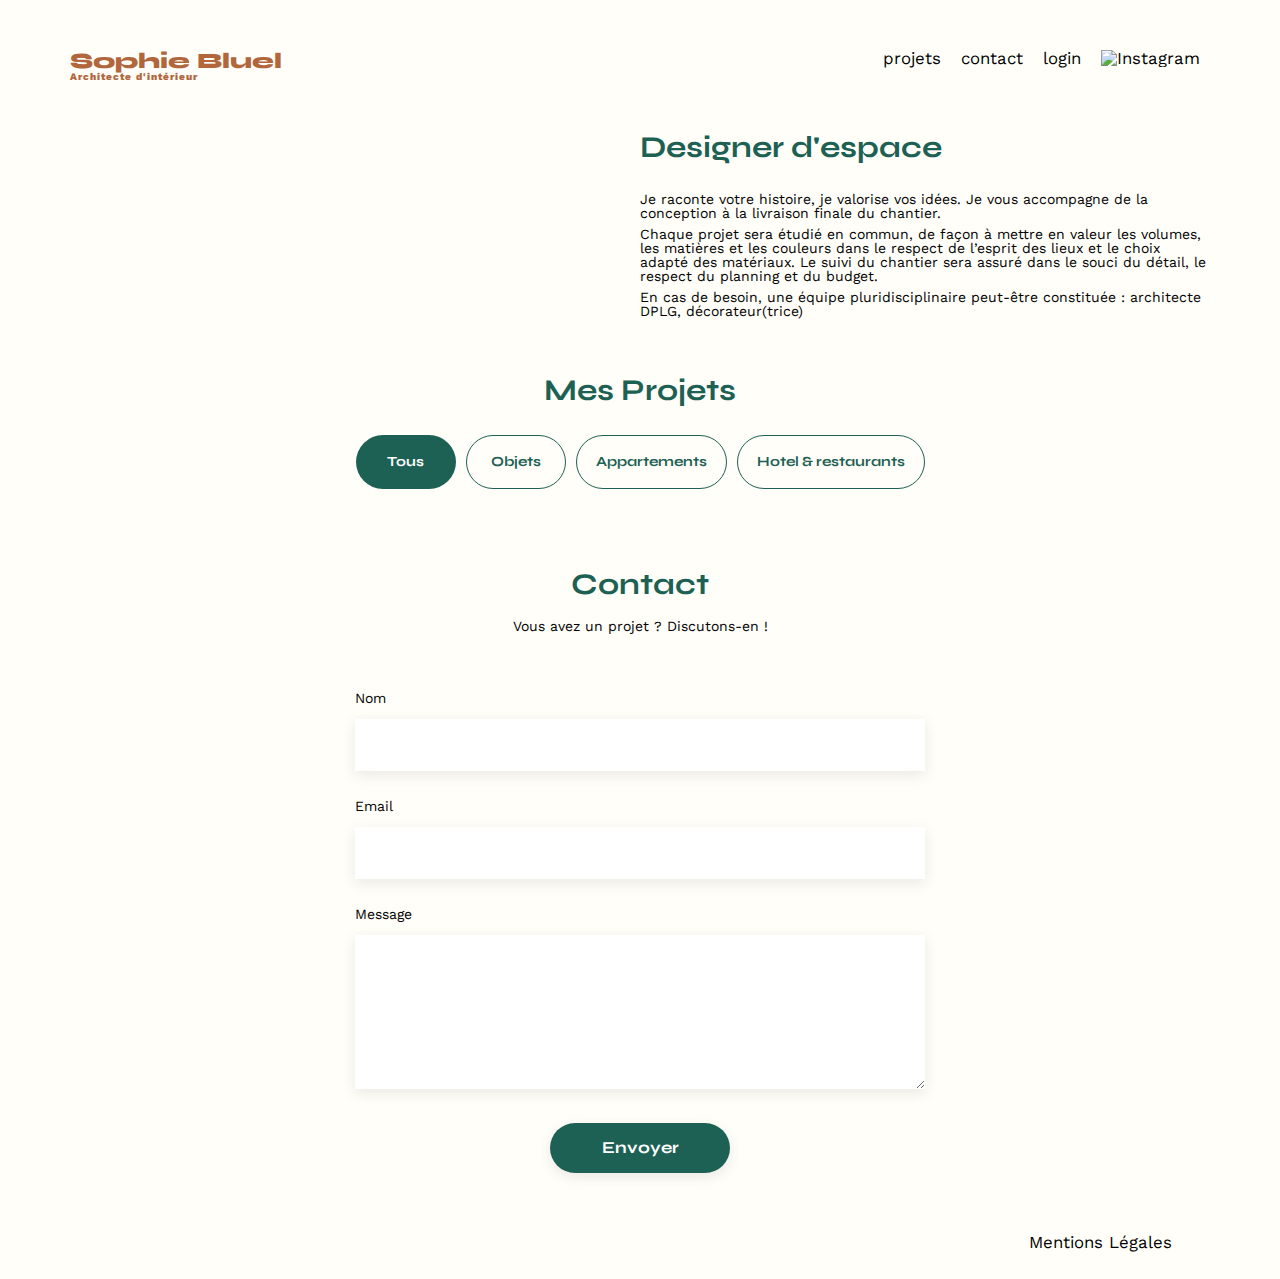
==== FrontEnd/index.html @ 027052e5 "first commit" ====
<!DOCTYPE html>
<html lang="fr">
<head>
	<meta charset="UTF-8">
	<title>Sophie Bluel - Architecte d'intérieur</title>
	<meta name="viewport" content="width=device-width, initial-scale=1.0">
	<link rel="preconnect" href="https://fonts.googleapis.com">
	<link rel="preconnect" href="https://fonts.gstatic.com" crossorigin>
	<link href="https://fonts.googleapis.com/css2?family=Syne:wght@700;800&family=Work+Sans&display=swap" rel="stylesheet">
	<meta name="description" content="">
	<link rel="stylesheet" href="./assets/style.css">
</head>
<body>
<header>
	<h1>Sophie Bluel <span>Architecte d'intérieur</span></h1>
	<nav>
		<ul>
			<li>projets</li>
			<li>contact</li>
			<li>login</li>
			<li><img src="./assets/icons/instagram.png" alt="Instagram"></li>
		</ul>
	</nav>
</header>
<main>
	<section id="introduction">
		<figure>
			<img src="./assets/images/sophie-bluel.png" alt="">
		</figure>
		<article>
			<h2>Designer d'espace</h2>
			<p>Je raconte votre histoire, je valorise vos idées. Je vous accompagne de la conception à la livraison finale du chantier.</p>
			<p>Chaque projet sera étudié en commun, de façon à mettre en valeur les volumes, les matières et les couleurs dans le respect de l’esprit des lieux et le choix adapté des matériaux. Le suivi du chantier sera assuré dans le souci du détail, le respect du planning et du budget.</p>
			<p>En cas de besoin, une équipe pluridisciplinaire peut-être constituée : architecte DPLG, décorateur(trice)</p>
		</article>
	</section>
	<section id="portfolio">
		<h2>Mes Projets</h2>
		<div class="filtercontainer" >
		<div class="filtercontainer2" id="filter">
			<button onclick="button1()" class="filter" id="but1"> Tous </button>
			<button onclick="button2()" class="filteroff" id="but2"> Objets </button>
			<button onclick="button3()" class="filteroff" id="but3"> Appartements </button>
			<button onclick="button4()" class="filteroff" id="but4"> Hotel & restaurants </button>
		</div>
		</div>
		<div class="gallery" id="gallery">
			
		</div>
	</section>
	<section id="contact">
		<h2>Contact</h2>
		<p>Vous avez un projet ? Discutons-en !</p>
		<form action="#" method="post">
			<label for="name">Nom</label>
			<input type="text" name="name" id="name">
			<label for="email">Email</label>
			<input type="email" name="email" id="email">
			<label for="message">Message</label>
			<textarea name="message" id="message" cols="30" rows="10"></textarea>
			<input type="submit" value="Envoyer">
		</form>
	</section>
</main>

<footer>
	<nav>
		<ul>
			<li>Mentions Légales</li>
		</ul>
	</nav>
</footer>

<script src="./script.js"> </script>
</body>
</html>
---- FrontEnd/assets/style.css ----
/* http://meyerweb.com/eric/tools/css/reset/
   v2.0 | 20110126
   License: none (public domain)
*/

html, body, div, span, applet, object, iframe,
h1, h2, h3, h4, h5, h6, p, blockquote, pre,
a, abbr, acronym, address, big, cite, code,
del, dfn, em, img, ins, kbd, q, s, samp,
small, strike, strong, sub, sup, tt, var,
b, u, i, center,
dl, dt, dd, ol, ul, li,
fieldset, form, label, legend,
table, caption, tbody, tfoot, thead, tr, th, td,
article, aside, canvas, details, embed,
figure, figcaption, footer, header, hgroup,
menu, nav, output, ruby, section, summary,
time, mark, audio, video,button {
	margin: 0;
	padding: 0;
	border: 0;
	font-size: 100%;
	font: inherit;
	vertical-align: baseline;
}
/* HTML5 display-role reset for older browsers */
article, aside, details, figcaption, figure,
footer, header, hgroup, menu, nav, section {
	display: block;
}
body {
	line-height: 1;
	background-color: #fffef8;
}
ol, ul {
	list-style: none;
}
blockquote, q {
	quotes: none;
}
blockquote:before, blockquote:after,
q:before, q:after {
	content: '';
	content: none;
}
table {
	border-collapse: collapse;
	border-spacing: 0;
}
/** end reset css**/
body {
	max-width: 1140px;
	margin:auto;
	font-family: 'Work Sans' ;
	font-size: 14px;
}
header {
	display: flex;
	justify-content: space-between;
	margin: 50px 0
}
section {
	margin: 50px 0
}

h1{
	display: flex;
	flex-direction: column;
	font-family: 'Syne';
	font-size: 22px;
	font-weight: 800;
	color: #B1663C
}

h1 > span {
	font-family: 'Work Sans';
	font-size:10px;
	letter-spacing: 0.1em;
;
}

h2{
	font-family: 'Syne';
	font-weight: 700;
	font-size: 30px;
	color: #1D6154
}
nav ul {
	display: flex;
	align-items: center;
	list-style-type: none;

}
nav li {
	padding: 0 10px;
	font-size: 1.2em;
}

li:hover {
	color: #B1663C;
}
#introduction {
	display: flex;
	align-items: center;
}
#introduction figure {
	flex: 1
}
#introduction img {
	display: block;
	margin: auto;
	width: 80%;
}

#introduction article {
	flex: 1
}
#introduction h2 {
	margin-bottom: 1em;
}

#introduction p {
	margin-bottom: 0.5em;
}
#portfolio h2 {
	text-align: center;
	margin-bottom: 1em;
}
.gallery {
	width: 100%;
	display: grid;
	grid-template-columns: 1fr 1fr 1fr;
	grid-column-gap: 20px;
	grid-row-gap: 20px;
}

.gallery img {
	width: 100%;

}
#contact {
	width: 50%;
margin: auto;
}
#contact > * {
	text-align: center;

}
#contact h2{
	margin-bottom: 20px;
}
#contact form {
	text-align: left;
	margin-top:30px;
	display: flex;
	flex-direction: column;
}

#contact input {
	height: 50px;
	font-size: 1.2em;
	border: none;
	box-shadow: 0px 4px 14px rgba(0, 0, 0, 0.09);
}
#contact label {
	margin: 2em 0 1em 0;
}
#contact textarea {
	border: none;
	box-shadow: 0px 4px 14px rgba(0, 0, 0, 0.09);
}

input[type="submit"]{
	font-family: 'Syne';
	font-weight: 700;
	color: white;
	background-color: #1D6154;
	margin : 2em auto ;
	width: 180px;
	text-align: center;
	border-radius: 60px ;
}

footer nav ul {
	display: flex;
	justify-content: flex-end;
	margin: 2em
}

/* Log in */

#Login {
	width: 50%;
margin: auto;
}
#Login > * {
	text-align: center;

}
#Login h2{
	margin-bottom: 20px;
}
#Login form {
	text-align: left;
	margin-top:30px;
	display: flex;
	flex-direction: column;
}

#Login input {
	height: 50px;
	font-size: 1.2em;
	border: none;
	box-shadow: 0px 4px 14px rgba(0, 0, 0, 0.09);
}
#Login label {
	margin: 2em 0 1em 0;
}
#Login textarea {
	border: none;
	box-shadow: 0px 4px 14px rgba(0, 0, 0, 0.09);
}
#Login h3{
	text-decoration: underline;
}

/* filter */

.filtercontainer {
	display: flex;	
	justify-content: center;
}

.filtercontainer2 {
	width: auto;
	display: flex;		
	gap:10px;
	margin-bottom: 30px;
}

.filter{
	font-family: 'Syne';
	font-weight: 700;
	font-size: 16;
	color: white;
	background-color: #1D6154;
	padding: 19px;	
	width: auto;
	text-align: center;
	border-radius: 60px ;
	min-width: 100px;
}

.filteroff{
	font-family: 'Syne';
	font-weight: 700;
	font-size: 16;
	color: #1D6154;
	min-width: 100px;
	padding: 19px;
	background-color:#fffef8;
	width: auto;
	text-align: center;
	border-radius: 60px ;
	border-color: #1D6154;
	border: solid 1px;
}
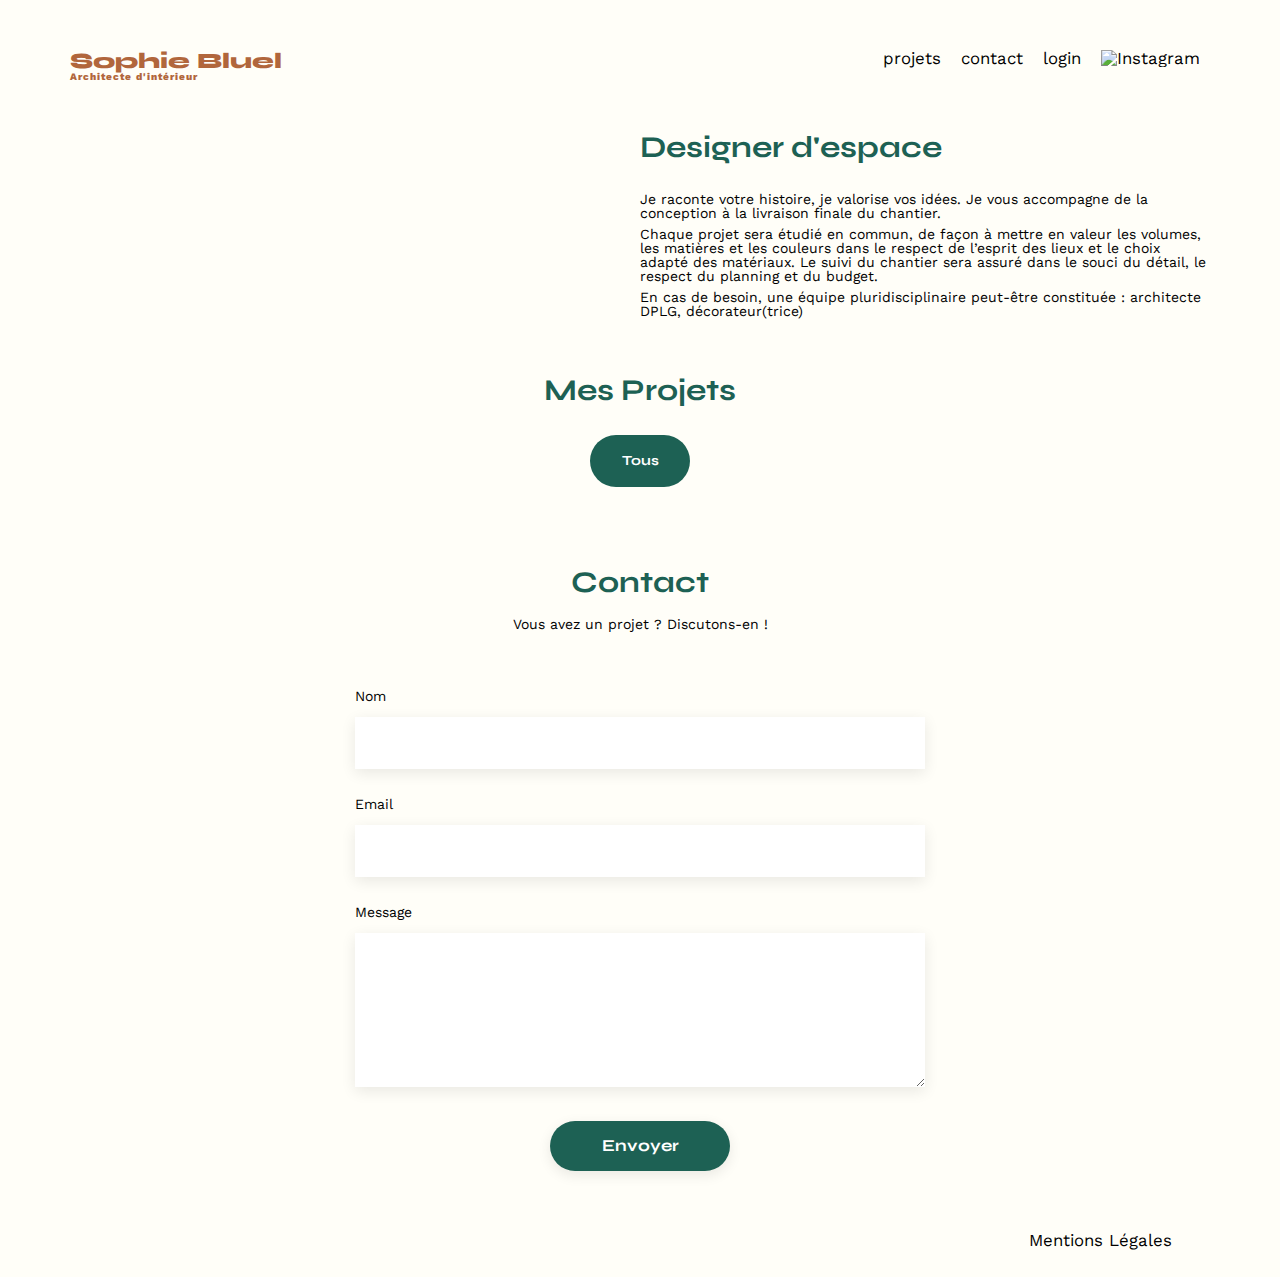
==== commit 8f5e582c: "ajout fonction displayxork et displaycategories ok" ====
--- a/FrontEnd/index.html
+++ b/FrontEnd/index.html
@@ -38,10 +38,8 @@
 		<h2>Mes Projets</h2>
 		<div class="filtercontainer" >
 		<div class="filtercontainer2" id="filter">
-			<button onclick="button1()" class="filter" id="but1"> Tous </button>
-			<button onclick="button2()" class="filteroff" id="but2"> Objets </button>
-			<button onclick="button3()" class="filteroff" id="but3"> Appartements </button>
-			<button onclick="button4()" class="filteroff" id="but4"> Hotel & restaurants </button>
+			<button  class="filter" id="buttonfiltertous"> Tous </button>
+			
 		</div>
 		</div>
 		<div class="gallery" id="gallery">
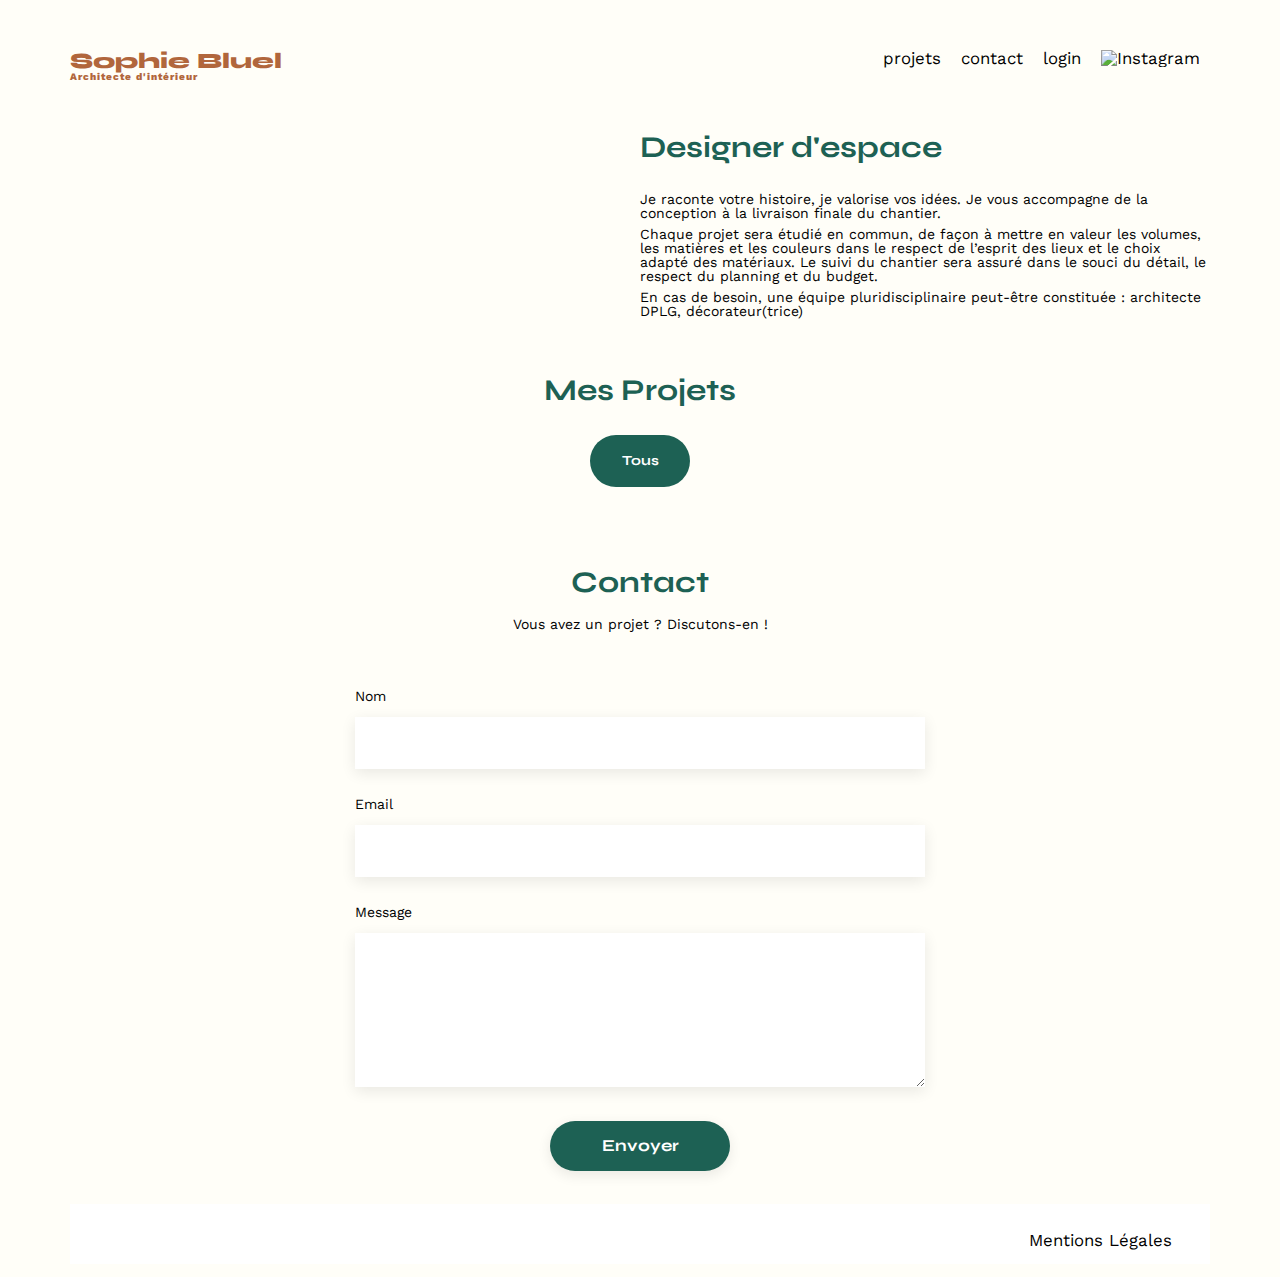
==== commit 4e700711: "page acceuil ok" ====
--- a/FrontEnd/index.html
+++ b/FrontEnd/index.html
@@ -17,7 +17,7 @@
 		<ul>
 			<li>projets</li>
 			<li>contact</li>
-			<li>login</li>
+			<li><a href="login.html"></a>login</li>
 			<li><img src="./assets/icons/instagram.png" alt="Instagram"></li>
 		</ul>
 	</nav>
@@ -61,7 +61,7 @@
 	</section>
 </main>
 
-<footer>
+<footer class="footer">
 	<nav>
 		<ul>
 			<li>Mentions Légales</li>
--- a/FrontEnd/assets/style.css
+++ b/FrontEnd/assets/style.css
@@ -187,6 +187,15 @@
 	margin: 2em
 }
 
+.footer{
+	background-color: white;
+	height: 60px;
+	display: flex;
+
+	flex-direction: column;
+	align-items: flex-end;
+
+}
 /* Log in */
 
 #Login {
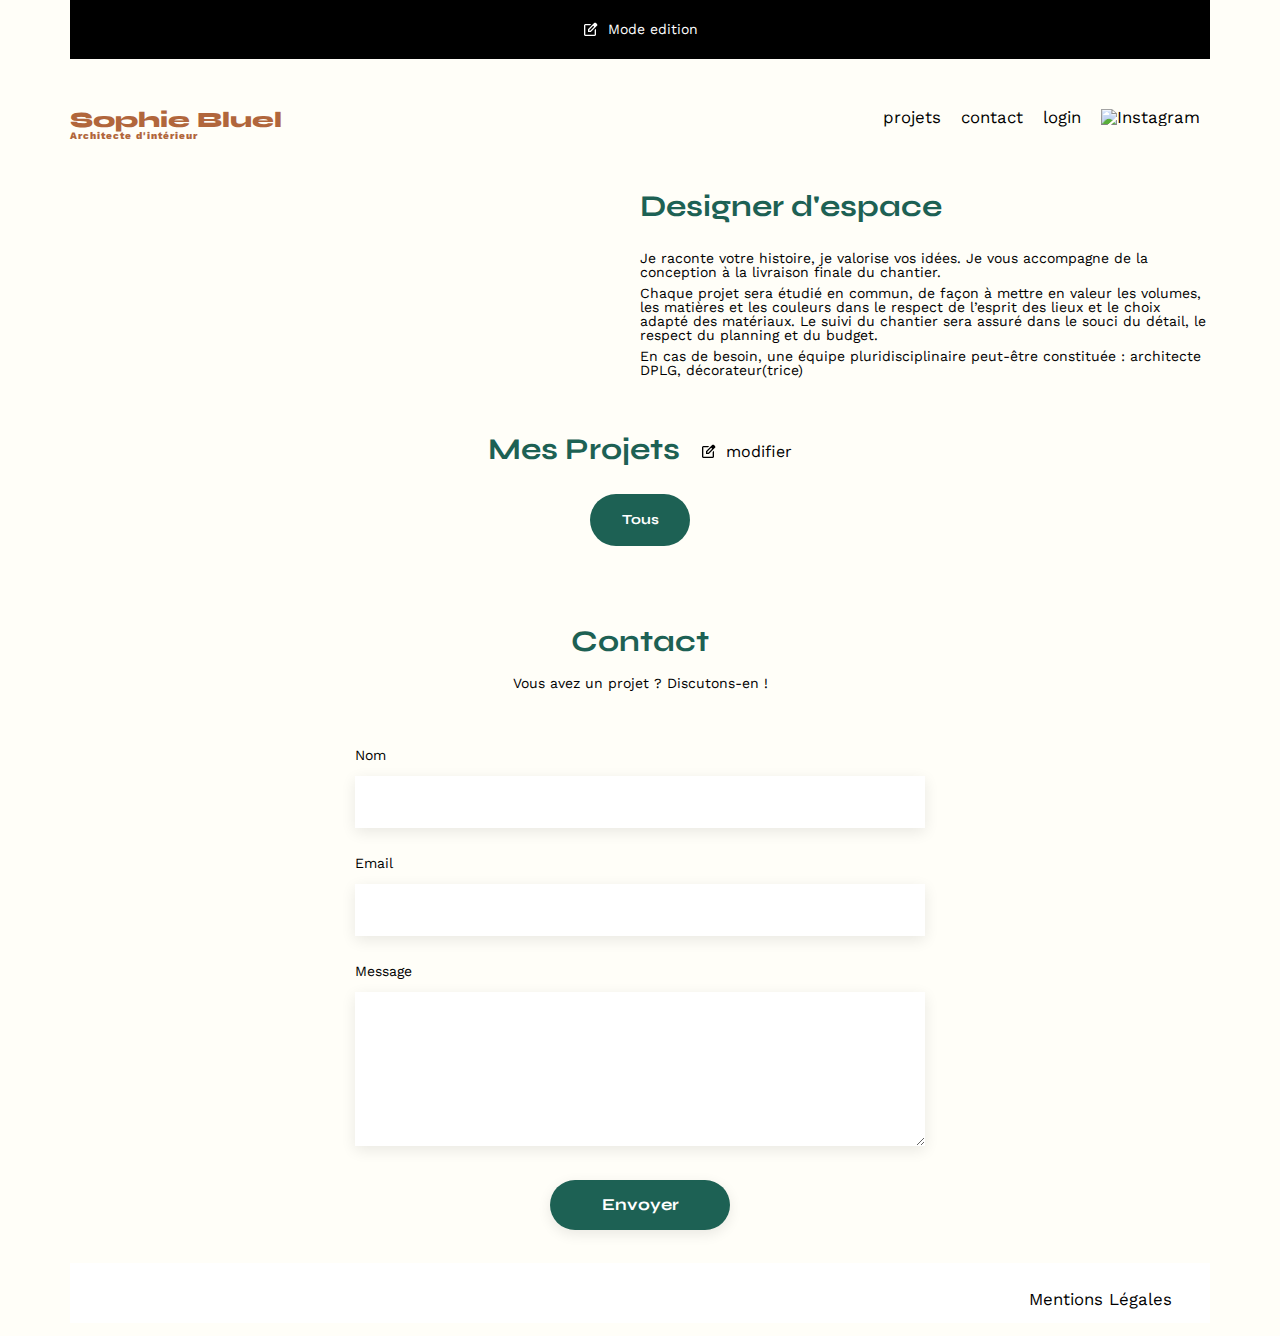
==== commit f8eaa1d2: "modal ok" ====
--- a/FrontEnd/index.html
+++ b/FrontEnd/index.html
@@ -9,9 +9,20 @@
 	<link href="https://fonts.googleapis.com/css2?family=Syne:wght@700;800&family=Work+Sans&display=swap" rel="stylesheet">
 	<meta name="description" content="">
 	<link rel="stylesheet" href="./assets/style.css">
+	
+
 </head>
+
+
 <body>
+	<div class="headerlog connected">		
+		<div class="headerlog--text">
+			<svg class="headerlog--svg"   xmlns="http://www.w3.org/2000/svg" height="16px" viewBox="0 -960 960 960" width="16px" fill="#5f6368"><path d="M200-120q-33 0-56.5-23.5T120-200v-560q0-33 23.5-56.5T200-840h357l-80 80H200v560h560v-278l80-80v358q0 33-23.5 56.5T760-120H200Zm280-360ZM360-360v-170l367-367q12-12 27-18t30-6q16 0 30.5 6t26.5 18l56 57q11 12 17 26.5t6 29.5q0 15-5.5 29.5T897-728L530-360H360Zm481-424-56-56 56 56ZM440-440h56l232-232-28-28-29-28-231 231v57Zm260-260-29-28 29 28 28 28-28-28Z"/></svg>
+			<p class="headerlog--text2">  Mode edition</p> 
+		</div>
+	</div>
 <header>
+
 	<h1>Sophie Bluel <span>Architecte d'intérieur</span></h1>
 	<nav>
 		<ul>
@@ -22,6 +33,24 @@
 		</ul>
 	</nav>
 </header>
+
+<dialog class="dialoga"  id="modal">	
+	<div class="modal">			
+		<p class="modal--window__txt">Galerie photo</p>					
+		<div class="modal--window__xmark" id="dialogclose"> 
+		<svg  xmlns="http://www.w3.org/2000/svg" viewBox="0 0 384 512"><!--!Font Awesome Free 6.7.2 by @fontawesome - https://fontawesome.com License - https://fontawesome.com/license/free Copyright 2025 Fonticons, Inc.--><path d="M342.6 150.6c12.5-12.5 12.5-32.8 0-45.3s-32.8-12.5-45.3 0L192 210.7 86.6 105.4c-12.5-12.5-32.8-12.5-45.3 0s-12.5 32.8 0 45.3L146.7 256 41.4 361.4c-12.5 12.5-12.5 32.8 0 45.3s32.8 12.5 45.3 0L192 301.3 297.4 406.6c12.5 12.5 32.8 12.5 45.3 0s12.5-32.8 0-45.3L237.3 256 342.6 150.6z" /></svg>
+		</div>	
+		
+		<div  class="modal--window__container" >
+			<div  id="photomodal" >
+			</div>
+		</div>
+		<div class="modal--window__trashiconcontainer modaloff" id="trash">
+		<svg class="modal--window__trashicon"  id="trashicon"  xmlns="http://www.w3.org/2000/svg" viewBox="0 0 448 512"><!--!Font Awesome Free 6.7.2 by @fontawesome - https://fontawesome.com License - https://fontawesome.com/license/free Copyright 2025 Fonticons, Inc.--><path d="M135.2 17.7C140.6 6.8 151.7 0 163.8 0L284.2 0c12.1 0 23.2 6.8 28.6 17.7L320 32l96 0c17.7 0 32 14.3 32 32s-14.3 32-32 32L32 96C14.3 96 0 81.7 0 64S14.3 32 32 32l96 0 7.2-14.3zM32 128l384 0 0 320c0 35.3-28.7 64-64 64L96 512c-35.3 0-64-28.7-64-64l0-320zm96 64c-8.8 0-16 7.2-16 16l0 224c0 8.8 7.2 16 16 16s16-7.2 16-16l0-224c0-8.8-7.2-16-16-16zm96 0c-8.8 0-16 7.2-16 16l0 224c0 8.8 7.2 16 16 16s16-7.2 16-16l0-224c0-8.8-7.2-16-16-16zm96 0c-8.8 0-16 7.2-16 16l0 224c0 8.8 7.2 16 16 16s16-7.2 16-16l0-224c0-8.8-7.2-16-16-16z"/></svg>
+		</div>
+	</div>
+</dialog>	
+
 <main>
 	<section id="introduction">
 		<figure>
@@ -35,7 +64,17 @@
 		</article>
 	</section>
 	<section id="portfolio">
+		
+			
+		
+		<div class="projet ">
 		<h2>Mes Projets</h2>
+		<div class="projet--modif connected" id="dialogopen">
+			<svg class="projet--svg"   xmlns="http://www.w3.org/2000/svg" height="16px" viewBox="0 -960 960 960" width="16px" fill="#5f6368"><path d="M200-120q-33 0-56.5-23.5T120-200v-560q0-33 23.5-56.5T200-840h357l-80 80H200v560h560v-278l80-80v358q0 33-23.5 56.5T760-120H200Zm280-360ZM360-360v-170l367-367q12-12 27-18t30-6q16 0 30.5 6t26.5 18l56 57q11 12 17 26.5t6 29.5q0 15-5.5 29.5T897-728L530-360H360Zm481-424-56-56 56 56ZM440-440h56l232-232-28-28-29-28-231 231v57Zm260-260-29-28 29 28 28 28-28-28Z"/></svg>
+			<div class="projet--text" >  modifier</div> 
+			
+		</div>
+	</div>
 		<div class="filtercontainer" >
 		<div class="filtercontainer2" id="filter">
 			<button  class="filter" id="buttonfiltertous"> Tous </button>
@@ -45,6 +84,8 @@
 		<div class="gallery" id="gallery">
 			
 		</div>
+
+		
 	</section>
 	<section id="contact">
 		<h2>Contact</h2>
--- a/FrontEnd/assets/style.css
+++ b/FrontEnd/assets/style.css
@@ -30,7 +30,7 @@
 }
 body {
 	line-height: 1;
-	background-color: #fffef8;
+	
 }
 ol, ul {
 	list-style: none;
@@ -53,11 +53,14 @@
 	margin:auto;
 	font-family: 'Work Sans' ;
 	font-size: 14px;
-}
+	background-color: #fffef8;
+}
+
 header {
 	display: flex;
 	justify-content: space-between;
-	margin: 50px 0
+	margin: 50px 0;
+	
 }
 section {
 	margin: 50px 0
@@ -273,4 +276,159 @@
 	border-radius: 60px ;
 	border-color: #1D6154;
 	border: solid 1px;
+}
+
+.connected{
+	display: block;
+}
+.disconnected{
+	display: none;
+}
+
+
+.headerlog{
+	background-color: black;
+	height: 59px;
+	flex-direction: column;
+	display: flex;	
+	justify-content: center;
+	text-align: center;
+	color: white;
+}
+.headerlog--text{
+	display: flex;
+	flex-direction: row ;
+	justify-content: center;
+}
+
+.headerlog--svg{
+	fill: white;
+}
+.headerlog--text2{
+	margin-left: 10px;
+	font-weight: 400;
+}
+
+.projet{
+	display: flex;
+	justify-content: center;
+	
+}
+
+.projet--modif{
+	display: flex;
+	flex-direction: row;
+	margin-top: 10px;
+	margin-left: 20px;
+	
+}
+
+.projet--text{
+	font-family: 'Work Sans';
+	font-size: 16px;
+	margin-left: 10px;
+}
+
+.projet--svg{
+	fill: black;
+}
+
+#dialog{
+border-style: none;
+border-radius: 10px;
+
+}
+
+
+.modal{
+	width: 630px;
+	height: 688px;
+	background-color: white;
+	border-style: none;
+	display: flex;
+	flex-direction: column;
+	justify-content: flex-start;
+	
+	align-items: center;
+	
+}
+.modal--window__txt{
+	display: flex;
+	margin-top: 60px;
+	font-family: 'Work Sans';
+	font-size: 26px;
+	font-weight: 400;
+	margin-bottom: 46px;
+}
+
+.modal--window__xmark{
+	height: 24px;
+	width: 24px;
+	position: absolute;
+	top: 24px;
+	right: 24px;
+}
+
+.modal--window__container{
+	
+	width: auto;
+	
+}
+.modal--window__containerproject{
+	display: grid;
+	grid-template-columns: 1fr 1fr 1fr 1fr 1fr;
+	width: 90%;
+	column-gap: 10px;
+	row-gap: 40px;
+	
+}
+.modal--window__img{
+	
+	width: 77px;
+	height: 102px;
+	
+}
+
+.modal--window__img2{
+	
+	object-fit: contain;
+	width: 77px;
+}
+
+dialog::backdrop{
+
+background-color: black;
+	opacity: 0.3;
+}
+
+
+.modal--window__trashiconcontainer{
+	width: 17px;
+	height: 17px;
+	background-color: black;
+	display: flex;
+	justify-content: center;
+	border-radius: 2px;
+	flex-direction: column;
+	align-items: center;
+	position: absolute;
+	z-index: 1;
+	transform: translate(54px,6px);
+}
+.modal--window__trashicon{
+	
+	width: 10px;
+	height: 10px;
+	fill: white;
+	background-color: black;
+	margin-bottom: 1px;
+	
+	
+	
+}
+
+.modaloff{
+	
+	display: none;
+	
 }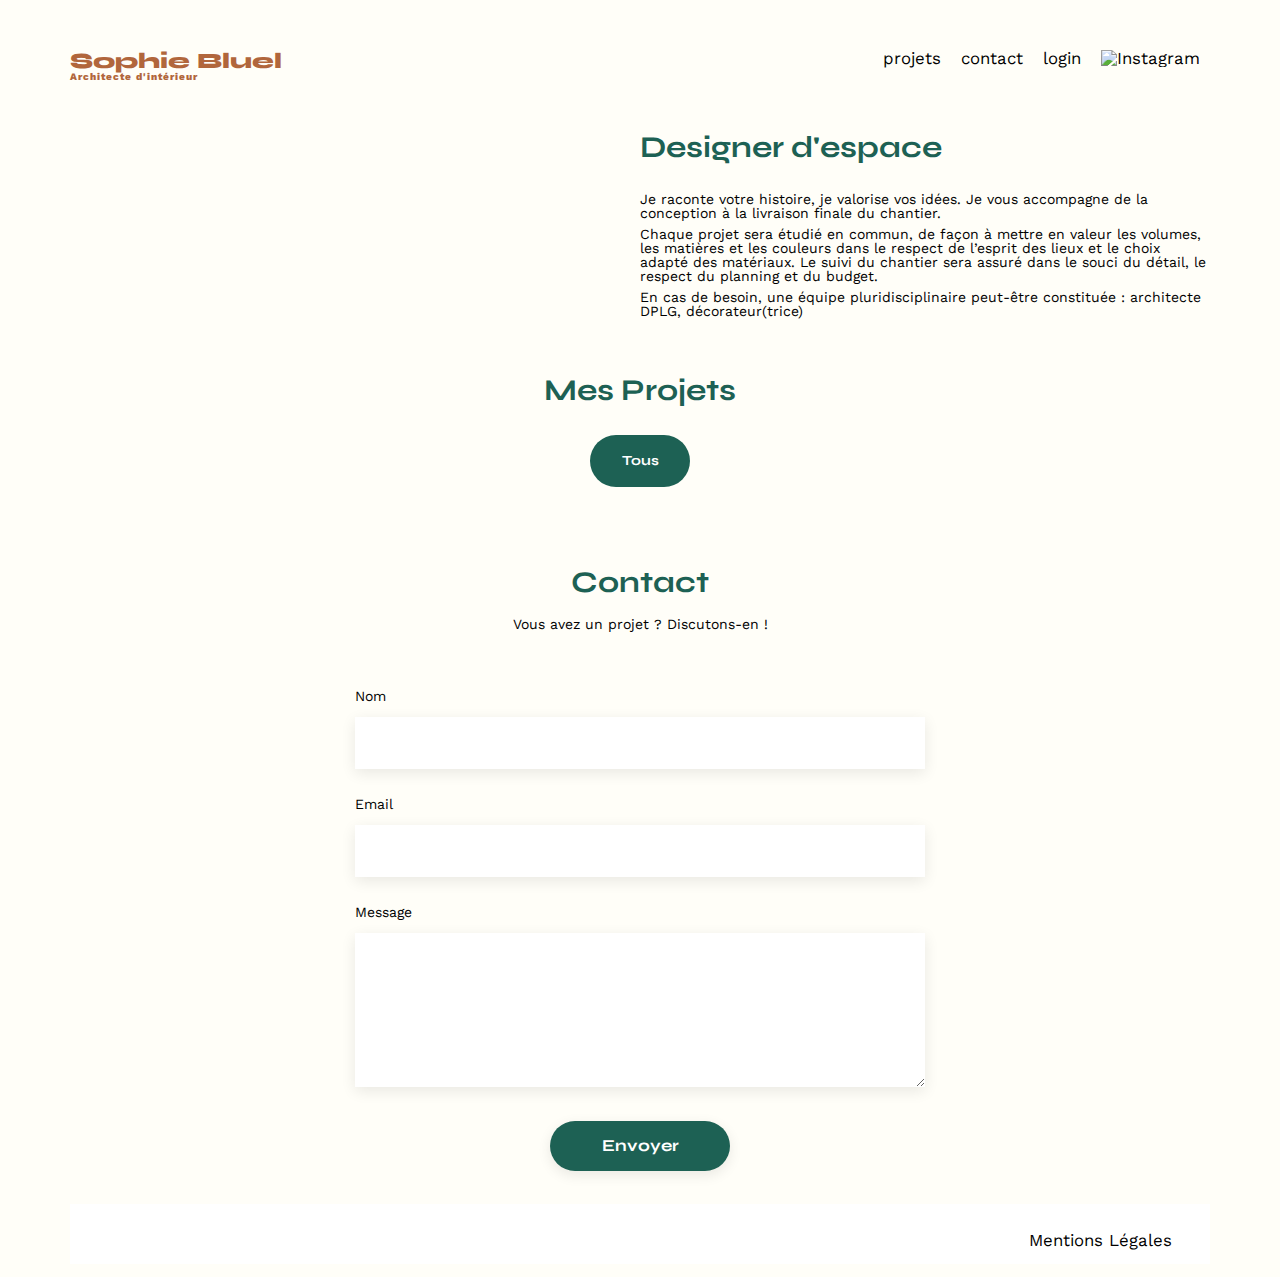
==== commit 67214eed: "fin projet version1" ====
--- a/FrontEnd/index.html
+++ b/FrontEnd/index.html
@@ -15,7 +15,7 @@
 
 
 <body>
-	<div class="headerlog connected">		
+	<div class="headerlog " id="headerlog">		
 		<div class="headerlog--text">
 			<svg class="headerlog--svg"   xmlns="http://www.w3.org/2000/svg" height="16px" viewBox="0 -960 960 960" width="16px" fill="#5f6368"><path d="M200-120q-33 0-56.5-23.5T120-200v-560q0-33 23.5-56.5T200-840h357l-80 80H200v560h560v-278l80-80v358q0 33-23.5 56.5T760-120H200Zm280-360ZM360-360v-170l367-367q12-12 27-18t30-6q16 0 30.5 6t26.5 18l56 57q11 12 17 26.5t6 29.5q0 15-5.5 29.5T897-728L530-360H360Zm481-424-56-56 56 56ZM440-440h56l232-232-28-28-29-28-231 231v57Zm260-260-29-28 29 28 28 28-28-28Z"/></svg>
 			<p class="headerlog--text2">  Mode edition</p> 
@@ -28,13 +28,13 @@
 		<ul>
 			<li>projets</li>
 			<li>contact</li>
-			<li><a href="login.html"></a>login</li>
+			<li><a class= "login" href="login.html" id="login">login</a></li>
 			<li><img src="./assets/icons/instagram.png" alt="Instagram"></li>
 		</ul>
 	</nav>
 </header>
 
-<dialog class="dialoga"  id="modal">	
+<dialog class="dialoga"  id="modal1">	
 	<div class="modal">			
 		<p class="modal--window__txt">Galerie photo</p>					
 		<div class="modal--window__xmark" id="dialogclose"> 
@@ -45,9 +45,48 @@
 			<div  id="photomodal" >
 			</div>
 		</div>
-		<div class="modal--window__trashiconcontainer modaloff" id="trash">
-		<svg class="modal--window__trashicon"  id="trashicon"  xmlns="http://www.w3.org/2000/svg" viewBox="0 0 448 512"><!--!Font Awesome Free 6.7.2 by @fontawesome - https://fontawesome.com License - https://fontawesome.com/license/free Copyright 2025 Fonticons, Inc.--><path d="M135.2 17.7C140.6 6.8 151.7 0 163.8 0L284.2 0c12.1 0 23.2 6.8 28.6 17.7L320 32l96 0c17.7 0 32 14.3 32 32s-14.3 32-32 32L32 96C14.3 96 0 81.7 0 64S14.3 32 32 32l96 0 7.2-14.3zM32 128l384 0 0 320c0 35.3-28.7 64-64 64L96 512c-35.3 0-64-28.7-64-64l0-320zm96 64c-8.8 0-16 7.2-16 16l0 224c0 8.8 7.2 16 16 16s16-7.2 16-16l0-224c0-8.8-7.2-16-16-16zm96 0c-8.8 0-16 7.2-16 16l0 224c0 8.8 7.2 16 16 16s16-7.2 16-16l0-224c0-8.8-7.2-16-16-16zm96 0c-8.8 0-16 7.2-16 16l0 224c0 8.8 7.2 16 16 16s16-7.2 16-16l0-224c0-8.8-7.2-16-16-16z"/></svg>
+		<hr class="modal--line" />
+		<button class="modal--button" id="modalbutton">ajouter une photo</button>
+	</div>
+</dialog>	
+
+<dialog class="dialoga"  id="modal2">	
+	<div class="modal">			
+		<div class="modal--window__arrowleft" id="dialogarrowleft">
+			<svg xmlns="http://www.w3.org/2000/svg" viewBox="0 0 448 512"><!--!Font Awesome Free 6.7.2 by @fontawesome - https://fontawesome.com License - https://fontawesome.com/license/free Copyright 2025 Fonticons, Inc.--><path d="M9.4 233.4c-12.5 12.5-12.5 32.8 0 45.3l160 160c12.5 12.5 32.8 12.5 45.3 0s12.5-32.8 0-45.3L109.2 288 416 288c17.7 0 32-14.3 32-32s-14.3-32-32-32l-306.7 0L214.6 118.6c12.5-12.5 12.5-32.8 0-45.3s-32.8-12.5-45.3 0l-160 160z"/></svg>
 		</div>
+		<p class="modal--window__txt">Ajout photo</p>					
+		<div class="modal--window__xmark" id="dialogclose2"> 
+		<svg  xmlns="http://www.w3.org/2000/svg" viewBox="0 0 384 512"><!--!Font Awesome Free 6.7.2 by @fontawesome - https://fontawesome.com License - https://fontawesome.com/license/free Copyright 2025 Fonticons, Inc.--><path d="M342.6 150.6c12.5-12.5 12.5-32.8 0-45.3s-32.8-12.5-45.3 0L192 210.7 86.6 105.4c-12.5-12.5-32.8-12.5-45.3 0s-12.5 32.8 0 45.3L146.7 256 41.4 361.4c-12.5 12.5-12.5 32.8 0 45.3s32.8 12.5 45.3 0L192 301.3 297.4 406.6c12.5 12.5 32.8 12.5 45.3 0s12.5-32.8 0-45.3L237.3 256 342.6 150.6z" /></svg>
+		</div>	
+		
+		<div class="modal--window__container2" id="formmodal2">
+			<div class="modal--window__containerphoto" id="modalwindowcontainer2photo">
+				<img class="modal--window__container__photo__preview-none" src="" id="image" alt="">
+				<svg class="modal--window__container__photo__icon " id="modalwindowcontainerphotoicon" xmlns="http://www.w3.org/2000/svg" viewBox="0 0 512 512"><!--!Font Awesome Free 6.7.2 by @fontawesome - https://fontawesome.com License - https://fontawesome.com/license/free Copyright 2025 Fonticons, Inc.--><path d="M0 96C0 60.7 28.7 32 64 32l384 0c35.3 0 64 28.7 64 64l0 320c0 35.3-28.7 64-64 64L64 480c-35.3 0-64-28.7-64-64L0 96zM323.8 202.5c-4.5-6.6-11.9-10.5-19.8-10.5s-15.4 3.9-19.8 10.5l-87 127.6L170.7 297c-4.6-5.7-11.5-9-18.7-9s-14.2 3.3-18.7 9l-64 80c-5.8 7.2-6.9 17.1-2.9 25.4s12.4 13.6 21.6 13.6l96 0 32 0 208 0c8.9 0 17.1-4.9 21.2-12.8s3.6-17.4-1.4-24.7l-120-176zM112 192a48 48 0 1 0 0-96 48 48 0 1 0 0 96z"/></svg>
+				<button  class="modal--window__containerphotobutton" id="modal2buttoninputfile"><p class="modal--window__containerphotobutton--txt">+ Ajouter photo</p><input name="image" type="file" class="modal--window__containerphotobuttoninput"  id="modal2inputfile" accept="image/jpeg, image/png">
+				</button>
+				<p class="modal--window__container__photo__txt " id="modalwindowcontainerphototxt"> jpg. png : 4 mo max</p>
+			</div>
+
+			<div class="modal--window__container2-title">
+				<p class="modal--window__container2--txt">Titre</p>
+				<input name="title" type="text" id="title" class="modal--window__container2--txtinput">
+			</div>
+
+			<div class="modal--window__container2-categorie">
+				<p class="modal--window__container2--txt">Catégorie</p>
+				<select name="category" id="category" class="modal--window__container2--txtinput">
+				<option value="1">Objets</option>
+				<option value="2">Appartements</option>
+				<option value="3">Hotels & restaurants</option>
+				</select>
+			</div>
+		</div>
+			<hr class="modal--line" />
+			<button type="submit" class="modal--buttongrey" id="modalbutton2">valider</button>
+		
+		
 	</div>
 </dialog>	
 
@@ -69,11 +108,7 @@
 		
 		<div class="projet ">
 		<h2>Mes Projets</h2>
-		<div class="projet--modif connected" id="dialogopen">
-			<svg class="projet--svg"   xmlns="http://www.w3.org/2000/svg" height="16px" viewBox="0 -960 960 960" width="16px" fill="#5f6368"><path d="M200-120q-33 0-56.5-23.5T120-200v-560q0-33 23.5-56.5T200-840h357l-80 80H200v560h560v-278l80-80v358q0 33-23.5 56.5T760-120H200Zm280-360ZM360-360v-170l367-367q12-12 27-18t30-6q16 0 30.5 6t26.5 18l56 57q11 12 17 26.5t6 29.5q0 15-5.5 29.5T897-728L530-360H360Zm481-424-56-56 56 56ZM440-440h56l232-232-28-28-29-28-231 231v57Zm260-260-29-28 29 28 28 28-28-28Z"/></svg>
-			<div class="projet--text" >  modifier</div> 
-			
-		</div>
+		<div  id="dialogopen"></div>
 	</div>
 		<div class="filtercontainer" >
 		<div class="filtercontainer2" id="filter">
--- a/FrontEnd/assets/style.css
+++ b/FrontEnd/assets/style.css
@@ -201,6 +201,14 @@
 }
 /* Log in */
 
+.login{
+	text-decoration: none;
+	color: black;
+}
+.login2{
+font-weight: 600;
+
+}
 #Login {
 	width: 50%;
 margin: auto;
@@ -278,19 +286,17 @@
 	border: solid 1px;
 }
 
-.connected{
-	display: block;
-}
-.disconnected{
+.headerlog.connected{
+	display: flex;	
+}
+
+
+.headerlog{
 	display: none;
-}
-
-
-.headerlog{
 	background-color: black;
 	height: 59px;
 	flex-direction: column;
-	display: flex;	
+		
 	justify-content: center;
 	text-align: center;
 	color: white;
@@ -333,8 +339,9 @@
 	fill: black;
 }
 
-#dialog{
-border-style: none;
+.dialoga{
+	border: none;
+	border-width: 0px;
 border-radius: 10px;
 
 }
@@ -344,7 +351,8 @@
 	width: 630px;
 	height: 688px;
 	background-color: white;
-	border-style: none;
+	border: none;
+	border-width: 0px;
 	display: flex;
 	flex-direction: column;
 	justify-content: flex-start;
@@ -369,6 +377,14 @@
 	right: 24px;
 }
 
+.modal--window__arrowleft{
+	height: 18px;
+	width: 21px;
+	position: absolute;
+	top: 24px;
+	left: 24px;
+}
+
 .modal--window__container{
 	
 	width: auto;
@@ -422,13 +438,154 @@
 	fill: white;
 	background-color: black;
 	margin-bottom: 1px;
-	
-	
-	
-}
-
-.modaloff{
-	
+}
+
+.modal--line{
+	margin-top: 80px;
+	width: 420px;
+	align-items: center;
+	color: #B3B3B3;
+}
+
+.modal--button{
+	margin-top: 30px;
+	margin-bottom: 20px;
+	height: 36px;
+	font-family: 'Syne';
+	font-weight: 700;
+	font-size: 16;
+	color: white;
+	background-color: #1D6154;
+	padding: auto;	
+	width: 237px;
+	text-align: center;
+	border-radius: 60px ;
+	border-width: 0px;
+	border: none;
+	
+}
+
+.modal--buttongrey{
+	margin-top: 30px;
+	margin-bottom: 20px;
+	height: 36px;
+	font-family: 'Syne';
+	font-weight: 700;
+	font-size: 16;
+	color: white;
+	background-color: #A7A7A7;
+	padding: auto;	
+	width: 237px;
+	text-align: center;
+	border-radius: 60px ;
+	border-width: 0px;
+	border: none;
+	
+}
+
+.modal--window__container2{
+	display: flex;
+	flex-direction: column;
+	width: auto;
+	gap: 10px;
+	
+	
+}
+
+.modal--window__containerphoto{
+	display: flex;
+	flex-direction: column;
+	width: 420px;
+	height: 169px;
+	background-color: #e8f1f6;
+	justify-content: center;
+	align-items: center;
+	gap: 10px;
+}
+
+.modal--window__containerphotobutton{
+	display: flex;
+	flex-direction: column;
+	width: 173px;
+	height: 36px;
+	background-color: #cbd6dc;
+	border-radius: 50px;
+	justify-content: center;
+	align-items: center;
+}
+
+.modal--window__containerphotobutton--txt{
+	color: #306685;
+	font-family: 'Work Sans';
+	font-size: 14px;
+	font-weight: 500;
+	
+}
+
+
+.modal--window__container2-title{
+	width: 418px;
+	gap: 5px;
+	display: flex;
+	flex-direction: column;
+}
+
+.modal--window__container2-categorie{
+	width: 420px;
+	gap: 5px;
+	display: flex;
+	flex-direction: column;
+}
+
+
+.modal--window__container2--txt{
+	color: #3d3d3d;
+	font-family: 'Work Sans';
+	font-size: 14px;
+	font-weight: 500;
+}
+
+.modal--window__container2--txtinput{
+height: 51px;
+padding: 0px;
+padding-block: 0px;
+padding-inline: 0px;
+width: 100%;
+box-shadow:0px 4px 4px rgba(0, 0, 0, 0.09);
+border-width: 1px;
+}
+.modal--window__container__photo__icon{
+	width: 76px;
+	height: 76px;
+	fill: #b9c5cc;
+}
+.modal--window__container__photo__txt{
+	color: #444444;
+	font-family: 'Work Sans';
+	font-size: 10px;
+	font-weight: 400;
+}
+
+.modal--window__container__photo__txt-none{
 	display: none;
-	
+}
+.modal--window__container__photo__icon-none{
+display: none;
+}
+.modal--window__containerphotobuttoninput{
+	display: none;
+}
+
+.modal--window__container__photo__preview--container{
+	display: flex;
+}
+
+.modal--window__container__photo__preview{
+	object-fit: contain;
+	
+	height: 168px;
+}
+
+.modal--window__container__photo__preview-none{
+	display: none;
 }